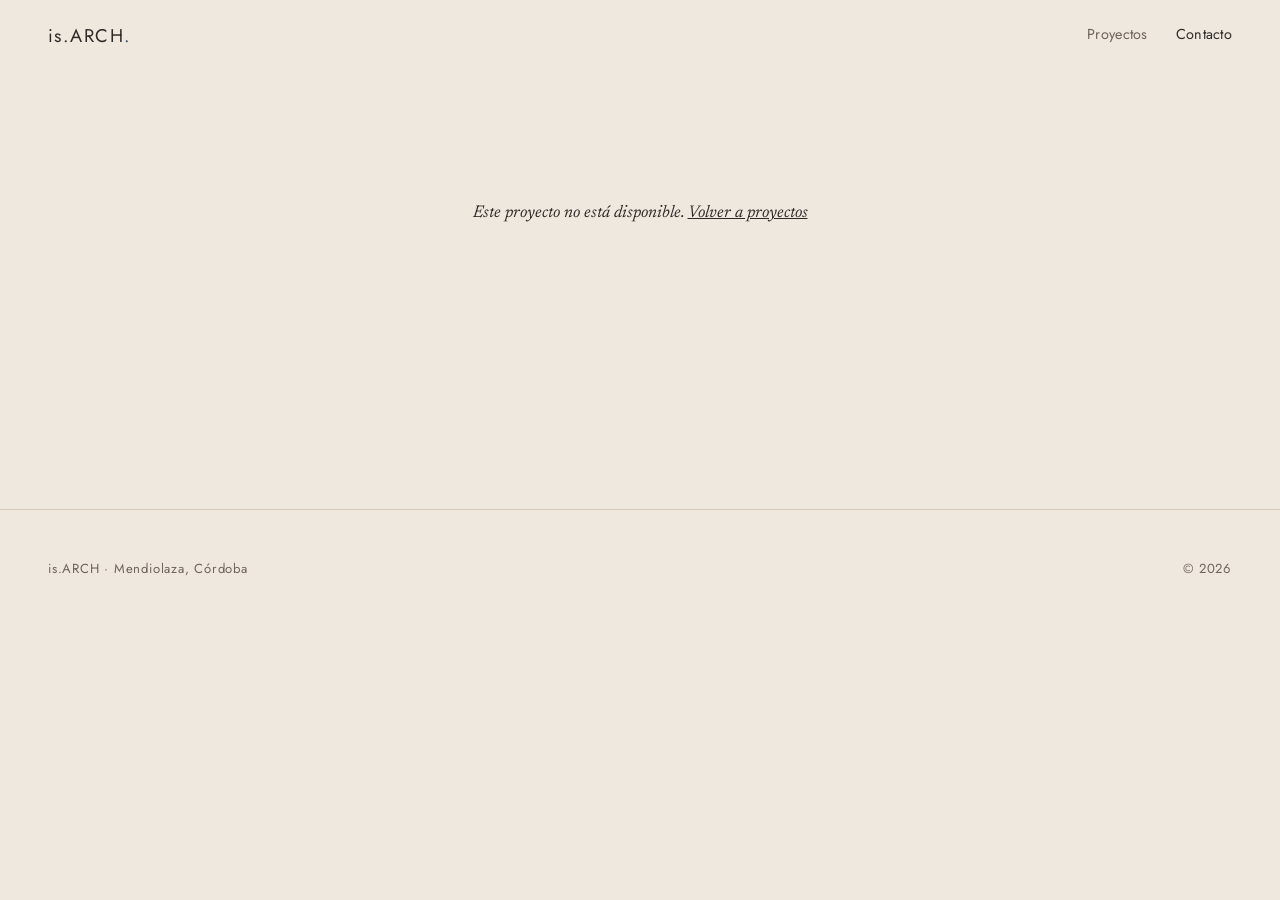
==== proyecto.html @ 4c807db6 "Sitio is.ARCH: portfolio, colaboraciones, equipo y comparativo antes/después Co-Authored-By: Claude " ====
<!doctype html>
<html lang="es">
<head>
  <meta charset="utf-8">
  <meta name="viewport" content="width=device-width, initial-scale=1">
  <title>Proyecto · is.ARCH</title>
  <meta name="description" content="Proyecto de is.ARCH, arquitectura y interiorismo en Córdoba.">
  <link rel="preconnect" href="https://fonts.googleapis.com">
  <link rel="preconnect" href="https://fonts.gstatic.com" crossorigin>
  <link href="https://fonts.googleapis.com/css2?family=Jost:wght@300;400;500&family=Newsreader:ital,opsz,wght@0,6..72,300;0,6..72,400;1,6..72,300;1,6..72,400&display=swap" rel="stylesheet">
  <link rel="stylesheet" href="css/styles.css">
</head>
<body class="project-page">

<a class="skip" href="#proyecto">Ir al contenido</a>

<header class="site-header" data-header>
  <a class="wordmark" href="index.html" aria-label="is.ARCH, inicio">is.ARCH</a>
  <nav class="site-nav" aria-label="Principal">
    <a href="index.html#proyectos">Proyectos</a>
    <a href="index.html#contacto" class="nav-cta">Contacto</a>
  </nav>
</header>

<main id="proyecto">
  <p class="project-status" id="estado-proyecto" hidden>Este proyecto no está disponible. <a href="index.html#proyectos">Volver a proyectos</a></p>
</main>

<footer class="site-footer">
  <p class="footer-line">is.ARCH · Mendiolaza, Córdoba</p>
  <p>© <span id="anio"></span></p>
</footer>

<script src="js/projects.js"></script>
<script src="js/main.js"></script>
</body>
</html>
---- css/styles.css ----
/* ==========================================================
   is.ARCH · sitio del estudio
   Referencia: portafolio Canva beige (luz cálida, fotos grandes,
   sans fina y espaciada, textos cortos). Movimiento sobrio: un
   despliegue al cargar, revelados al scrollear, interacciones
   que responden a un clic o al cursor.
   ========================================================== */

:root {
  --arena: #efe8df;
  --arena-2: #e7ddd1;
  --piedra: #d6c9b9;
  --lino: #f7f3ee;
  --tinta: #2e2a26;
  --tinta-suave: #6d645b;
  --azul: #2b4a6b;

  --display: "Jost", "Helvetica Neue", Arial, sans-serif;
  --texto: "Newsreader", Georgia, serif;

  --gutter: clamp(18px, 4vw, 48px);
  --max: 1280px;
  --ease: cubic-bezier(.22, .7, .16, 1);
  --ease-soft: cubic-bezier(.3, .6, .2, 1);
}

*, *::before, *::after { box-sizing: border-box; }
html { scroll-behavior: smooth; -webkit-text-size-adjust: 100%; }

body {
  margin: 0;
  background: var(--arena);
  color: var(--tinta);
  font-family: var(--texto);
  font-size: 1.0625rem;
  line-height: 1.7;
  -webkit-font-smoothing: antialiased;
  overflow-x: hidden;
}

img { display: block; max-width: 100%; height: auto; }
a { color: inherit; }
:focus-visible { outline: 1px solid var(--azul); outline-offset: 4px; }
[hidden] { display: none !important; }
button { font: inherit; color: inherit; background: none; border: 0; padding: 0; cursor: pointer; }

h1, h2, h3, h4 { font-family: var(--display); font-weight: 300; margin: 0; line-height: 1.15; }
p { margin: 0; }

.skip {
  position: absolute; left: -9999px; top: 8px; background: var(--tinta); color: var(--arena);
  padding: 8px 14px; z-index: 100;
}
.skip:focus { left: 8px; }

/* ---------- Cabecera ---------- */
.site-header {
  position: fixed; inset: 0 0 auto 0; z-index: 50;
  display: flex; align-items: center; justify-content: space-between; gap: 24px;
  padding: 20px var(--gutter);
  transition: background-color .5s var(--ease), padding .5s var(--ease), box-shadow .5s var(--ease);
}
.site-header.is-scrolled {
  background: rgba(239, 232, 223, .92);
  backdrop-filter: blur(8px);
  -webkit-backdrop-filter: blur(8px);
  padding-top: 14px; padding-bottom: 14px;
  box-shadow: 0 1px 0 rgba(46, 42, 38, .08);
}
.wordmark {
  font-family: var(--display); font-weight: 400; font-size: 1.15rem;
  letter-spacing: .08em; text-decoration: none;
}
.wordmark::after { content: "."; color: var(--azul); }
.site-nav { display: flex; gap: 28px; align-items: center; }
.site-nav a {
  font-family: var(--display); font-size: .9rem; letter-spacing: .02em;
  text-decoration: none; color: var(--tinta-suave);
  background: linear-gradient(currentColor, currentColor) no-repeat 0 100% / 0 1px;
  transition: background-size .45s var(--ease), color .3s;
  padding-bottom: 2px;
}
.site-nav a:hover { color: var(--tinta); background-size: 100% 1px; }
.site-nav .nav-cta { color: var(--tinta); }

/* ---------- Botones ---------- */
.btn {
  display: inline-flex; align-items: center; gap: 12px;
  font-family: var(--display); font-size: .95rem; letter-spacing: .03em;
  text-decoration: none; padding: 16px 28px; border-radius: 999px;
  background: var(--tinta); color: var(--arena);
  transition: transform .5s var(--ease), background-color .4s, color .4s;
  will-change: transform;
}
.btn:hover { background: var(--azul); }
.btn-ghost { background: transparent; color: var(--tinta); box-shadow: inset 0 0 0 1px var(--tinta); }
.btn-ghost:hover { background: var(--tinta); color: var(--arena); }

/* ---------- Hero ---------- */
.hero {
  min-height: 100vh; min-height: 100svh;
  max-width: var(--max); margin: 0 auto;
  padding: 140px var(--gutter) 64px;
  display: grid; gap: 48px; align-items: center;
}
.hero-title {
  font-size: clamp(2.3rem, 5.6vw, 4.6rem);
  font-weight: 300; letter-spacing: .005em; line-height: 1.08;
  color: var(--tinta);
}
.hero-title .line { display: block; overflow: hidden; padding-bottom: .08em; }
.hero-title .line > span {
  display: inline-block;
  transition: transform 1.3s var(--ease);
}
.js .hero-title .line > span { transform: translate3d(0, 105%, 0); }
.hero-title .line:nth-child(2) > span { transition-delay: .12s; }
.is-loaded .hero-title .line > span { transform: none; }

.hero-sub {
  margin-top: 28px; font-style: italic; font-weight: 300; font-size: 1.2rem; color: var(--azul);
}
.hero-bajada { margin: 20px 0 36px; max-width: 44ch; color: var(--tinta-suave); }

.hero-media { margin: 0; overflow: hidden; }
.hero-media img {
  width: 100%; aspect-ratio: 4 / 5; object-fit: cover; background: var(--piedra);
  transform: scale(1.08);
  transition: transform 2.2s var(--ease-soft);
}
.is-loaded .hero-media img { transform: scale(1); }

/* ---------- Mirada ---------- */
.manifesto {
  max-width: var(--max); margin: 0 auto;
  padding: 140px var(--gutter) 120px;
  display: grid; gap: 40px;
}
.manifesto-kicker {
  font-family: var(--display); font-size: .85rem; letter-spacing: .2em;
  text-transform: uppercase; color: var(--tinta-suave);
}
.manifesto-body { display: grid; gap: 36px; max-width: 980px; }
.m-line {
  font-family: var(--texto); font-weight: 300; font-size: clamp(1.7rem, 3.4vw, 2.7rem);
  line-height: 1.22; color: var(--tinta); max-width: 26ch;
}
.m-line:nth-child(5) { font-size: clamp(1.15rem, 1.8vw, 1.4rem); max-width: 56ch; line-height: 1.6; }
.m-line:nth-child(even) { margin-left: clamp(0px, 10vw, 180px); color: var(--tinta-suave); font-style: italic; }
.m-close { color: var(--azul) !important; margin-left: 0 !important; font-style: normal !important; }

/* ---------- Bloques ---------- */
.block {
  max-width: var(--max); margin: 0 auto;
  padding: 120px var(--gutter) 40px;
}
.block-head { margin-bottom: 56px; display: grid; gap: 16px; }
.block-head h2 {
  font-size: clamp(1.9rem, 3.4vw, 2.6rem); font-weight: 300; letter-spacing: .01em;
}
.block-note { font-style: italic; color: var(--tinta-suave); max-width: 52ch; }

.h-display { font-size: clamp(2.2rem, 4.6vw, 3.6rem); font-weight: 300; letter-spacing: .005em; color: var(--tinta); }
.h-card { font-size: 1.4rem; font-weight: 400; letter-spacing: .01em; }
.h-small { font-size: .95rem; font-weight: 400; letter-spacing: .03em; margin: 0 0 10px; }
.lede { font-size: 1.2rem; font-weight: 300; color: var(--tinta-suave); max-width: 46ch; margin-top: 20px; }
.meta { font-style: italic; font-size: .95rem; color: var(--tinta-suave); margin-top: 6px; }
.sub-italic { font-style: italic; color: var(--tinta-suave); margin-top: 6px; }
.text-link {
  display: inline-block; margin-top: 14px; font-family: var(--display); font-size: .92rem;
  text-decoration: none; color: var(--azul);
  background: linear-gradient(currentColor, currentColor) no-repeat 0 100% / 100% 1px;
  padding-bottom: 2px;
}

/* ---------- Índice de proyectos ---------- */
.project-index { list-style: none; margin: 0; padding: 0; border-top: 1px solid var(--piedra); }
.project-index > li { border-bottom: 1px solid var(--piedra); }
.index-row {
  display: grid; grid-template-columns: 1fr; gap: 6px;
  padding: 36px 0; text-decoration: none; position: relative;
}
.index-title {
  font-family: var(--display); font-weight: 300; font-size: clamp(2rem, 5vw, 3.8rem);
  letter-spacing: .01em; line-height: 1;
  transition: transform .6s var(--ease), color .4s;
}
.index-sub { font-style: italic; color: var(--tinta-suave); font-size: 1.05rem; }
.index-meta { font-size: .9rem; color: var(--tinta-suave); font-family: var(--display); letter-spacing: .02em; }
.index-row:hover .index-title { transform: translateX(14px); color: var(--azul); }

/* Vista previa que sigue al cursor (solo escritorio) */
.cursor-preview {
  position: fixed; left: 0; top: 0; width: 320px; aspect-ratio: 4 / 5;
  pointer-events: none; z-index: 40; overflow: hidden;
  opacity: 0; transform: translate3d(0, 0, 0);
  transition: opacity .35s var(--ease);
}
.cursor-preview img { width: 100%; height: 100%; object-fit: cover; }
.cursor-preview.is-on { opacity: 1; }
@media (hover: none), (pointer: coarse) { .cursor-preview { display: none; } }

/* ---------- En conjunto ---------- */
.collab-list { list-style: none; margin: 0; padding: 0; display: grid; gap: 72px; }
.collab { display: grid; gap: 28px; align-items: center; }
.collab-fig { margin: 0; overflow: hidden; }
.collab-fig img {
  width: 100%; aspect-ratio: 4 / 3; object-fit: cover; background: var(--piedra);
  transition: transform 1.4s var(--ease);
}
.collab:hover .collab-fig img { transform: scale(1.03); }
.collab-team { margin-top: 18px; }
.collab-role { margin-top: 6px; font-style: italic; color: var(--tinta-suave); }

/* ---------- Servicios (acordeón) ---------- */
.accordion { list-style: none; margin: 0; padding: 0; border-top: 1px solid var(--piedra); }
.acc { border-bottom: 1px solid var(--piedra); }
.acc-btn {
  width: 100%; display: flex; align-items: center; justify-content: space-between; gap: 24px;
  padding: 28px 0; text-align: left;
}
.acc-title {
  font-family: var(--display); font-weight: 300; font-size: clamp(1.4rem, 2.6vw, 2rem);
  letter-spacing: .01em; transition: color .4s, transform .6s var(--ease);
}
.acc-btn:hover .acc-title { color: var(--azul); transform: translateX(8px); }
.acc-icon { position: relative; width: 22px; height: 22px; flex: 0 0 auto; }
.acc-icon::before, .acc-icon::after {
  content: ""; position: absolute; left: 50%; top: 50%; width: 16px; height: 1px; background: var(--tinta);
  transform: translate(-50%, -50%);
  transition: transform .5s var(--ease);
}
.acc-icon::after { transform: translate(-50%, -50%) rotate(90deg); }
.acc.is-open .acc-icon::after { transform: translate(-50%, -50%) rotate(0deg); }
.acc-panel { padding: 0 0 34px; max-width: 62ch; animation: fadeUp .6s var(--ease) both; }
.acc-panel p { color: var(--tinta); }

@keyframes fadeUp { from { opacity: 0; transform: translateY(10px); } to { opacity: 1; transform: none; } }

/* ---------- Interiorismo y paisajismo (split + stepper) ---------- */
.split {
  display: grid; gap: 64px; align-items: start;
}
.int-vision { margin-top: 48px; max-width: 48ch; }
.int-vision p { color: var(--tinta-suave); margin-top: 8px; }
.modalidades { list-style: none; margin: 48px 0 0; padding: 0; display: grid; gap: 36px; }
.modalidades li { padding-top: 22px; border-top: 1px solid var(--piedra); }
.mod-tipo { font-family: var(--display); font-size: .82rem; letter-spacing: .08em; color: var(--azul); margin-bottom: 8px; }
.modalidades p:not(.mod-tipo) { color: var(--tinta-suave); margin-top: 8px; max-width: 52ch; }

.stepper { position: relative; }
.stepper-list { list-style: none; margin: 0 0 40px; padding: 0; display: grid; gap: 4px; }
.stepper-btn {
  width: 100%; display: flex; align-items: baseline; gap: 18px; text-align: left;
  padding: 16px 0; border-bottom: 1px solid var(--piedra);
  font-family: var(--display); font-weight: 300; font-size: 1.25rem; color: var(--tinta-suave);
  transition: color .4s, padding-left .6s var(--ease);
}
.stepper-btn:hover { color: var(--tinta); padding-left: 10px; }
.stepper-btn[aria-pressed="true"] { color: var(--tinta); padding-left: 14px; }
.stepper-n { font-size: .8rem; letter-spacing: .08em; color: var(--azul); min-width: 22px; }
.stepper-panel {
  min-height: 220px; padding: 36px; background: var(--lino);
  transition: opacity .5s var(--ease), transform .7s var(--ease);
}
.js .stepper-panel { opacity: 0; transform: translateY(12px); }
.js .stepper-panel.is-in { opacity: 1; transform: none; }
.stepper-panel .step-tag { font-family: var(--display); font-size: .82rem; letter-spacing: .08em; color: var(--azul); margin-bottom: 14px; }
.stepper-panel h3 { margin-bottom: 14px; }
.stepper-panel p:last-child { color: var(--tinta-suave); max-width: 52ch; }

/* ---------- Proceso ---------- */
.process { list-style: none; margin: 0; padding: 0; display: grid; gap: 0; counter-reset: none; }
.step {
  display: grid; grid-template-columns: 90px 1fr; gap: 24px;
  padding: 44px 0; border-top: 1px solid var(--piedra);
}
.step:last-child { border-bottom: 1px solid var(--piedra); }
.step-n { font-family: var(--display); font-size: 1rem; letter-spacing: .06em; color: var(--azul); padding-top: 6px; }
.step-tag { font-family: var(--display); font-size: .82rem; letter-spacing: .08em; color: var(--tinta-suave); margin-bottom: 10px; }
.step h3 { margin-bottom: 14px; }
.step p:last-child { color: var(--tinta-suave); max-width: 60ch; }

/* ---------- Equipo ---------- */
.team { list-style: none; margin: 0; padding: 0; display: grid; gap: 0; border-top: 1px solid var(--piedra); }
.member { border-bottom: 1px solid var(--piedra); }
.member-card summary {
  list-style: none; cursor: pointer; display: grid; gap: 6px;
  padding: 36px 0; position: relative; padding-right: 48px;
}
.member-card summary::-webkit-details-marker { display: none; }
.member-card summary::after {
  content: ""; position: absolute; right: 6px; top: 50%; width: 14px; height: 14px;
  background:
    linear-gradient(var(--tinta), var(--tinta)) center / 14px 1px no-repeat,
    linear-gradient(var(--tinta), var(--tinta)) center / 1px 14px no-repeat;
  transform: translateY(-50%);
  transition: transform .5s var(--ease);
}
.member-card[open] summary::after { transform: translateY(-50%) rotate(45deg); }
.member-card summary:hover .member-name { color: var(--azul); }
.member-name { font-family: var(--display); font-weight: 300; font-size: clamp(1.5rem, 3vw, 2.2rem); transition: color .4s; }
.member-rol { font-style: italic; color: var(--tinta-suave); max-width: 60ch; }
.member-detail { padding: 0 0 40px; max-width: 70ch; display: grid; gap: 18px; animation: fadeUp .6s var(--ease) both; }
.team-bio { color: var(--tinta); }
.plain-list { list-style: none; margin: 0; padding: 0; display: grid; gap: 6px; color: var(--tinta-suave); }
.timeline { list-style: none; margin: 0; padding: 0; display: grid; gap: 16px; }
.tl-head { display: flex; justify-content: space-between; gap: 16px; flex-wrap: wrap; }
.tl-cargo { font-family: var(--display); font-size: 1rem; font-weight: 400; }
.tl-periodo { font-style: italic; color: var(--tinta-suave); font-size: .95rem; }
.tl-lugar { color: var(--tinta-suave); font-size: .97rem; }

/* ---------- Contacto ---------- */
.contact { padding-bottom: 80px; }
.contact-inner { display: grid; gap: 24px; max-width: 760px; }
.contact-actions { display: flex; gap: 14px; flex-wrap: wrap; margin-top: 16px; }
.contact-links { list-style: none; margin: 48px 0 0; padding: 0; display: grid; gap: 14px; }
.contact-links a {
  font-family: var(--display); font-size: 1.2rem; font-weight: 300; text-decoration: none;
  background: linear-gradient(currentColor, currentColor) no-repeat 0 100% / 0 1px;
  transition: background-size .5s var(--ease), color .3s;
}
.contact-links a:hover { color: var(--azul); background-size: 100% 1px; }
.contact-foot { color: var(--tinta-suave); font-style: italic; margin-top: 16px; }

/* ---------- Pie ---------- */
.site-footer {
  max-width: var(--max); margin: 80px auto 0; padding: 48px var(--gutter) 56px;
  border-top: 1px solid var(--piedra);
  display: flex; justify-content: space-between; flex-wrap: wrap; gap: 12px;
}
.site-footer p { font-family: var(--display); font-size: .82rem; letter-spacing: .06em; color: var(--tinta-suave); }

/* ---------- Página de proyecto ---------- */
.project-page main { max-width: var(--max); margin: 0 auto; }
.project-head { padding: 160px var(--gutter) 40px; display: grid; gap: 14px; }
.project-kicker { font-family: var(--display); font-size: .85rem; letter-spacing: .08em; color: var(--azul); }
.project-title { font-family: var(--display); font-weight: 300; font-size: clamp(2.8rem, 8vw, 6.4rem); letter-spacing: .005em; line-height: 1; }
.project-sub { font-style: italic; font-size: clamp(1.2rem, 2.2vw, 1.6rem); color: var(--tinta-suave); }

.project-facts {
  margin: 0; padding: 28px var(--gutter); display: grid; gap: 22px 40px;
  grid-template-columns: repeat(auto-fit, minmax(180px, 1fr));
  border-top: 1px solid var(--piedra); border-bottom: 1px solid var(--piedra);
}
.project-facts dt { font-family: var(--display); font-size: .8rem; letter-spacing: .08em; color: var(--tinta-suave); margin-bottom: 6px; }
.project-facts dd { margin: 0; font-size: 1.05rem; }

.project-hero { margin: 0; overflow: hidden; position: relative; }
.project-hero img {
  width: 100%; aspect-ratio: 16 / 9; object-fit: cover; background: var(--piedra);
  transform: scale(1.06); will-change: transform;
}
.project-hero figcaption {
  position: absolute; left: var(--gutter); bottom: 18px; font-family: var(--display); font-size: .8rem;
  letter-spacing: .06em; color: var(--arena); background: rgba(46, 42, 38, .55); padding: 6px 12px;
}

.project-lede {
  font-style: italic; font-weight: 300; font-size: clamp(1.3rem, 2.4vw, 1.8rem); line-height: 1.4;
  max-width: 40ch; margin: 80px var(--gutter) 40px;
}
.project-body { display: grid; gap: 22px; max-width: 64ch; margin: 0 var(--gutter); }
.project-body p { color: var(--tinta); }

.gallery-caption { font-family: var(--display); font-size: .82rem; letter-spacing: .06em; color: var(--tinta-suave); margin: 96px var(--gutter) 0; }
.gallery {
  display: grid; gap: 18px; padding: 0 var(--gutter); margin-top: 24px;
  grid-template-columns: 1fr;
}
.gallery figure { margin: 0; overflow: hidden; }
.gallery img { width: 100%; height: auto; object-fit: cover; background: var(--piedra); transition: transform 1.4s var(--ease); }
.gallery figure:hover img { transform: scale(1.02); }

.before-after, .plans { padding-top: 96px; }
.before-after h2, .plans h2 { padding: 0 var(--gutter) 18px; font-size: 1.2rem; letter-spacing: .08em; }
.gallery-plans { background: var(--lino); padding: 18px; }
.gallery-plans img { object-fit: contain; background: transparent; }

.next-project {
  display: grid; gap: 8px; margin: 120px var(--gutter) 0; padding: 48px 0;
  border-top: 1px solid var(--piedra); text-decoration: none;
}
.next-label { font-family: var(--display); font-size: .82rem; letter-spacing: .08em; color: var(--tinta-suave); }
.next-title { font-family: var(--display); font-weight: 300; font-size: clamp(2.2rem, 6vw, 4.5rem); transition: color .4s, transform .6s var(--ease); }
.next-project:hover .next-title { color: var(--azul); transform: translateX(12px); }

.project-status { padding: 200px var(--gutter); font-style: italic; text-align: center; }

/* ---------- Revelados (solo si hay JS) ---------- */
.js [data-reveal] {
  opacity: 0; transform: translate3d(0, 28px, 0);
  transition: opacity 1.1s var(--ease), transform 1.2s var(--ease);
}
.js [data-reveal].is-in { opacity: 1; transform: none; }
.js .manifesto .m-line[data-reveal] { transition-duration: 1.4s; }
.js .project-index > li[data-reveal] { transition-delay: calc(var(--i, 0) * 80ms); }

/* ---------- Antes y después (comparador) ---------- */
.before-after .ba-hint { font-style: italic; color: var(--tinta-suave); padding: 0 var(--gutter) 24px; font-size: .95rem; }
.ba-list { display: grid; gap: 56px; padding: 0 var(--gutter); }
.ba-sub { margin-top: 96px; }
.gallery-original img { filter: saturate(.75); }
.ba-tag { font-family: var(--display); font-size: .82rem; letter-spacing: .08em; color: var(--tinta-suave); margin-bottom: 12px; }
.compare {
  position: relative; margin: 0; overflow: hidden; aspect-ratio: 4 / 5;
  background: var(--piedra); user-select: none; -webkit-user-select: none;
}
.compare img { position: absolute; inset: 0; width: 100%; height: 100%; object-fit: cover; }
.compare .cmp-before { clip-path: inset(0 calc(100% - var(--pos)) 0 0); }
.compare .cmp-handle {
  position: absolute; top: 0; bottom: 0; left: var(--pos); width: 1px; background: var(--arena);
  box-shadow: 0 0 0 .5px rgba(46, 42, 38, .25); pointer-events: none; z-index: 2;
}
.compare .cmp-handle::after {
  content: ""; position: absolute; top: 50%; left: 50%; width: 42px; height: 42px; border-radius: 50%;
  transform: translate(-50%, -50%); background: var(--arena);
  box-shadow: 0 6px 20px rgba(46, 42, 38, .18);
  background-image:
    linear-gradient(var(--tinta), var(--tinta)) 15px 50% / 1px 10px no-repeat,
    linear-gradient(var(--tinta), var(--tinta)) 26px 50% / 1px 10px no-repeat;
  background-repeat: no-repeat;
}
.compare .cmp-label {
  position: absolute; top: 16px; z-index: 2; font-family: var(--display); font-size: .75rem;
  letter-spacing: .1em; text-transform: uppercase; color: var(--arena);
  background: rgba(46, 42, 38, .45); padding: 6px 10px;
}
.compare .cmp-l { left: 16px; }
.compare .cmp-r { right: 16px; }
.compare .cmp-range {
  position: absolute; inset: 0; width: 100%; height: 100%; margin: 0; opacity: 0;
  cursor: ew-resize; z-index: 3; -webkit-appearance: none; appearance: none;
}
.compare:focus-within .cmp-handle::after { outline: 1px solid var(--azul); outline-offset: 4px; }
@media (min-width: 760px) {
  .ba-list { grid-template-columns: 1fr 1fr; gap: 64px 40px; }
  .compare { aspect-ratio: 4 / 5; }
}

/* ---------- Tablet y escritorio ---------- */
@media (min-width: 760px) {
  .hero { grid-template-columns: 1.05fr .95fr; padding-top: 160px; }
  .split { grid-template-columns: 1fr 1.1fr; gap: 96px; }
  .split-flip .split-intro { order: 2; }
  .collab { grid-template-columns: 1.2fr 1fr; }
  .gallery { grid-template-columns: repeat(2, 1fr); }
  .gallery figure:first-child { grid-column: 1 / -1; }
  .index-row { grid-template-columns: 1fr auto; align-items: baseline; }
  .index-meta { text-align: right; }
  .index-sub { grid-column: 1 / -1; }
  .step { grid-template-columns: 120px 1fr; }
  .member-card summary { grid-template-columns: 1fr 1fr; align-items: baseline; gap: 24px; }
  .member-rol { text-align: right; }
}
@media (min-width: 1000px) {
  .gallery { grid-template-columns: repeat(3, 1fr); }
  .gallery figure:first-child { grid-column: 1 / span 2; }
}

/* ---------- Celular ---------- */
@media (max-width: 559px) {
  .site-nav a:not(.nav-cta) { display: none; }
  .hero { padding-top: 120px; min-height: auto; }
  .manifesto { padding-top: 100px; }
  .block { padding-top: 96px; }
  .step { grid-template-columns: 1fr; gap: 8px; }
  .step-n { padding-top: 0; }
  .stepper-panel { padding: 24px; }
}

/* ---------- Movimiento reducido ---------- */
@media (prefers-reduced-motion: reduce) {
  html { scroll-behavior: auto; }
  *, *::before, *::after { transition: none !important; animation: none !important; }
  .js [data-reveal] { opacity: 1; transform: none; }
  .hero-title .line > span { transform: none; }
  .hero-media img, .project-hero img { transform: none; }
}
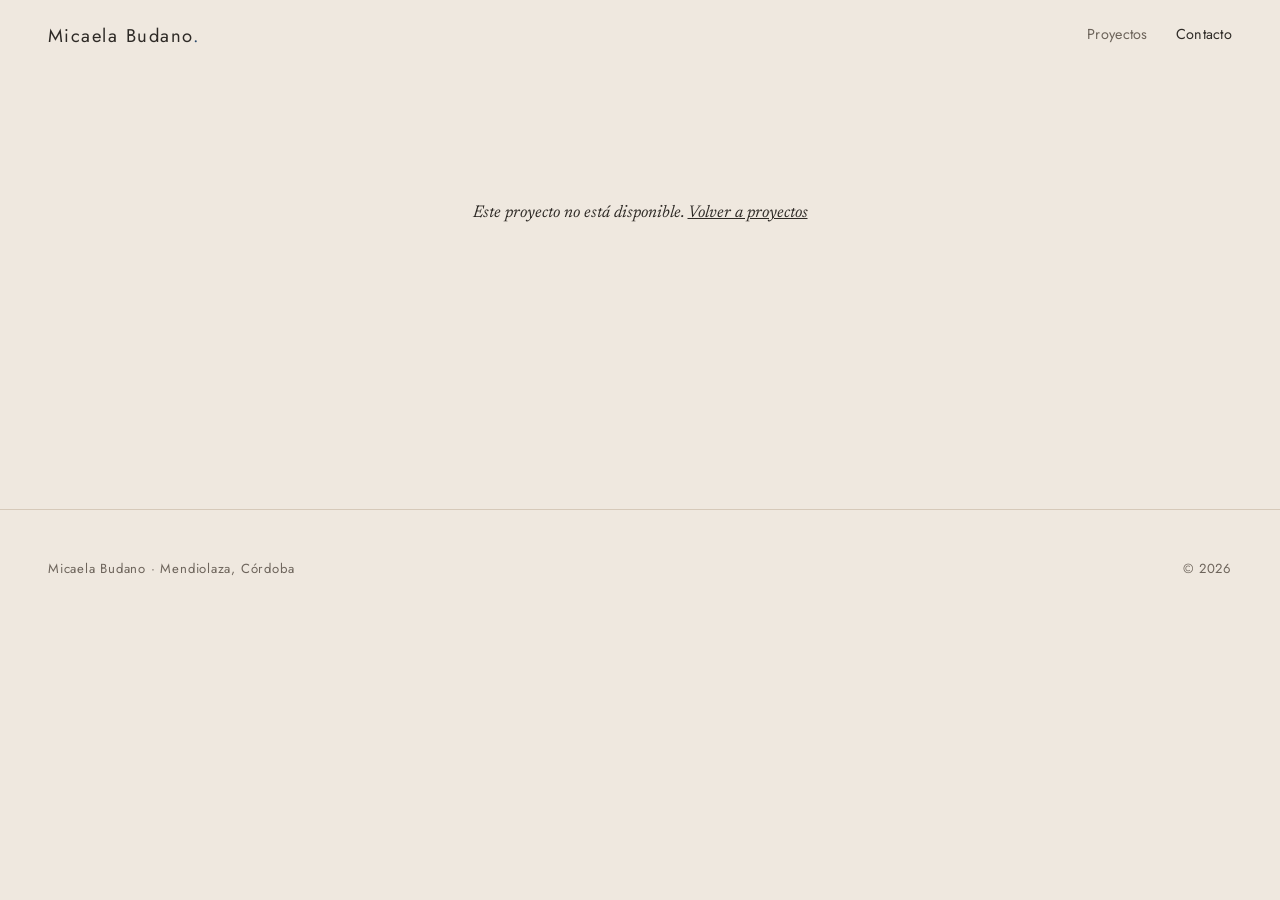
==== commit 40ac318e: "Portfolio solo de Micaela: sin secciones del documento del estudio, marco en vista previa, retrato r" ====
--- a/proyecto.html
+++ b/proyecto.html
@@ -3,8 +3,8 @@
 <head>
   <meta charset="utf-8">
   <meta name="viewport" content="width=device-width, initial-scale=1">
-  <title>Proyecto · is.ARCH</title>
-  <meta name="description" content="Proyecto de is.ARCH, arquitectura y interiorismo en Córdoba.">
+  <title>Proyecto · Micaela Budano</title>
+  <meta name="description" content="Proyecto de Micaela Budano, arquitecta en Córdoba.">
   <link rel="preconnect" href="https://fonts.googleapis.com">
   <link rel="preconnect" href="https://fonts.gstatic.com" crossorigin>
   <link href="https://fonts.googleapis.com/css2?family=Jost:wght@300;400;500&family=Newsreader:ital,opsz,wght@0,6..72,300;0,6..72,400;1,6..72,300;1,6..72,400&display=swap" rel="stylesheet">
@@ -15,7 +15,7 @@
 <a class="skip" href="#proyecto">Ir al contenido</a>
 
 <header class="site-header" data-header>
-  <a class="wordmark" href="index.html" aria-label="is.ARCH, inicio">is.ARCH</a>
+  <a class="wordmark" href="index.html" aria-label="Micaela Budano, inicio">Micaela Budano</a>
   <nav class="site-nav" aria-label="Principal">
     <a href="index.html#proyectos">Proyectos</a>
     <a href="index.html#contacto" class="nav-cta">Contacto</a>
@@ -27,7 +27,7 @@
 </main>
 
 <footer class="site-footer">
-  <p class="footer-line">is.ARCH · Mendiolaza, Córdoba</p>
+  <p class="footer-line">Micaela Budano · Mendiolaza, Córdoba</p>
   <p>© <span id="anio"></span></p>
 </footer>
 
--- a/css/styles.css
+++ b/css/styles.css
@@ -477,3 +477,26 @@
   .hero-title .line > span { transform: none; }
   .hero-media img, .project-hero img { transform: none; }
 }
+
+/* Equipo: foto chica, sin protagonismo */
+.member-foto { width: 48px; height: 48px; border-radius: 50%; object-fit: cover; flex: none; margin-right: 1rem; }
+.member-card summary { display: flex; align-items: center; }
+
+/* Antes y después: nota de vistas generales */
+.before-after .ba-note { color: var(--tinta-suave); font-size: .95rem; margin: .25rem 0 1.25rem; padding: 0 var(--gutter); max-width: 62ch; }
+
+/* Antes y después: la fachada ocupa el ancho completo */
+.ba-item--feature { grid-column: 1 / -1; }
+@media (min-width: 760px) { .compare--wide { aspect-ratio: 16 / 9; } }
+
+/* Portada centrada en Micaela */
+.hero-rol { font-family: var(--f-display, "Jost", sans-serif); font-size: .9rem; letter-spacing: .14em; text-transform: uppercase; color: var(--tinta-suave); margin-bottom: .75rem; }
+.hero-media img[src*="equipo"] { aspect-ratio: 4 / 5; object-fit: cover; object-position: center top; height: auto; }
+.perfil-detalle .h-small { margin: 2.25rem 0 1rem; }
+.perfil-detalle .timeline { margin-bottom: 0; }
+
+/* Vista previa al pasar el mouse: marco y nombre del proyecto */
+.cursor-preview { padding: 8px 8px 10px; background: var(--lino); border: 1px solid var(--piedra); box-shadow: 0 18px 40px rgba(46, 42, 38, .16); }
+.cursor-preview img { display: block; width: 280px; height: auto; aspect-ratio: 4 / 3; object-fit: cover; }
+.cp-cap { display: block; margin-top: 8px; font-size: .8rem; letter-spacing: .04em; color: var(--tinta-suave); }
+.cursor-preview { height: auto; min-height: 0; }
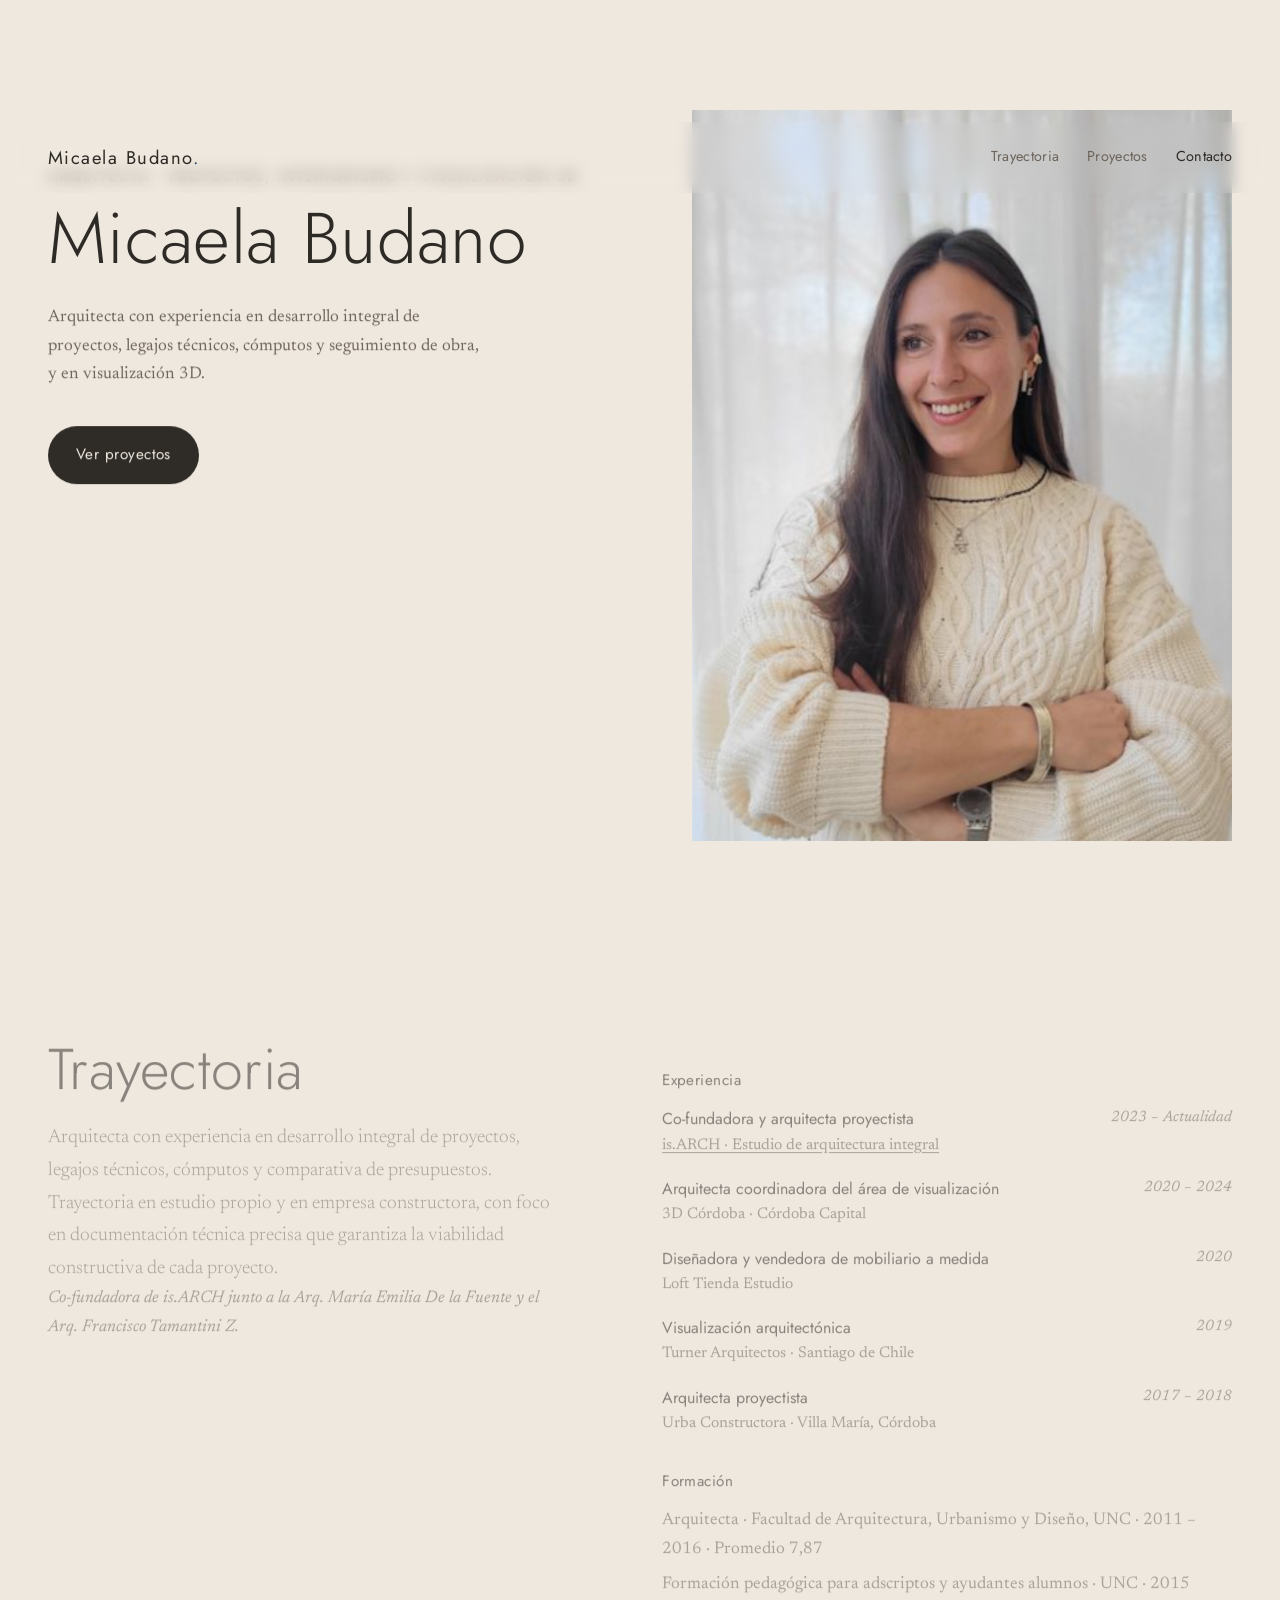
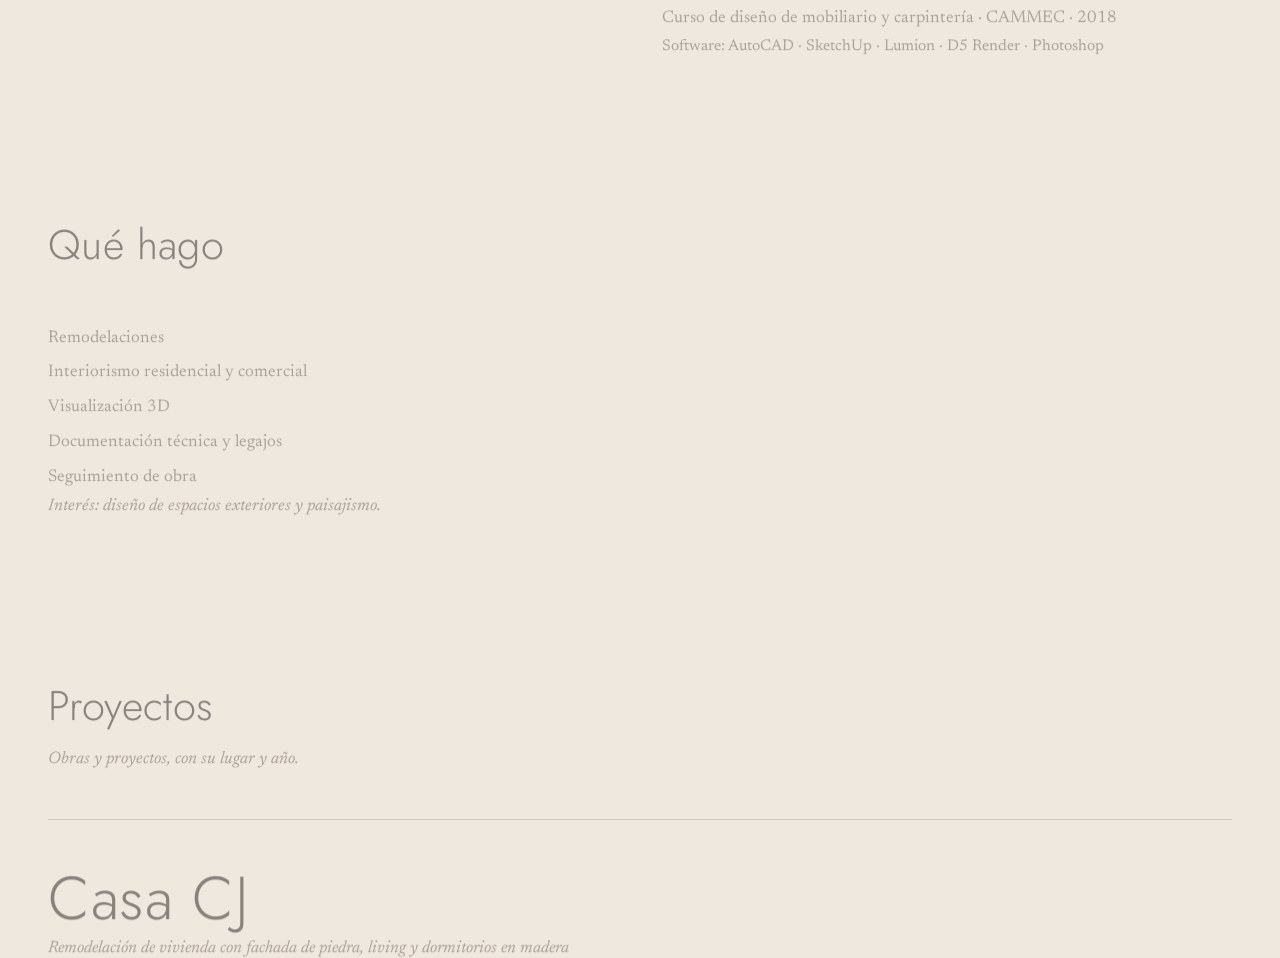
==== commit 166401f7: "Base estática: páginas generadas, metadatos para compartir y secciones de la propuesta Co-Authored-B" ====
--- a/proyecto.html
+++ b/proyecto.html
@@ -1,37 +1 @@
-<!doctype html>
-<html lang="es">
-<head>
-  <meta charset="utf-8">
-  <meta name="viewport" content="width=device-width, initial-scale=1">
-  <title>Proyecto · Micaela Budano</title>
-  <meta name="description" content="Proyecto de Micaela Budano, arquitecta en Córdoba.">
-  <link rel="preconnect" href="https://fonts.googleapis.com">
-  <link rel="preconnect" href="https://fonts.gstatic.com" crossorigin>
-  <link href="https://fonts.googleapis.com/css2?family=Jost:wght@300;400;500&family=Newsreader:ital,opsz,wght@0,6..72,300;0,6..72,400;1,6..72,300;1,6..72,400&display=swap" rel="stylesheet">
-  <link rel="stylesheet" href="css/styles.css">
-</head>
-<body class="project-page">
-
-<a class="skip" href="#proyecto">Ir al contenido</a>
-
-<header class="site-header" data-header>
-  <a class="wordmark" href="index.html" aria-label="Micaela Budano, inicio">Micaela Budano</a>
-  <nav class="site-nav" aria-label="Principal">
-    <a href="index.html#proyectos">Proyectos</a>
-    <a href="index.html#contacto" class="nav-cta">Contacto</a>
-  </nav>
-</header>
-
-<main id="proyecto">
-  <p class="project-status" id="estado-proyecto" hidden>Este proyecto no está disponible. <a href="index.html#proyectos">Volver a proyectos</a></p>
-</main>
-
-<footer class="site-footer">
-  <p class="footer-line">Micaela Budano · Mendiolaza, Córdoba</p>
-  <p>© <span id="anio"></span></p>
-</footer>
-
-<script src="js/projects.js"></script>
-<script src="js/main.js"></script>
-</body>
-</html>
+<!doctype html><html lang="es"><head><meta charset="utf-8"><meta http-equiv="refresh" content="0; url=index.html#proyectos"><link rel="canonical" href="https://micabudano.pages.dev/"><title>Proyectos · Micaela Budano</title></head><body><a href="index.html#proyectos">Ver proyectos</a></body></html>
